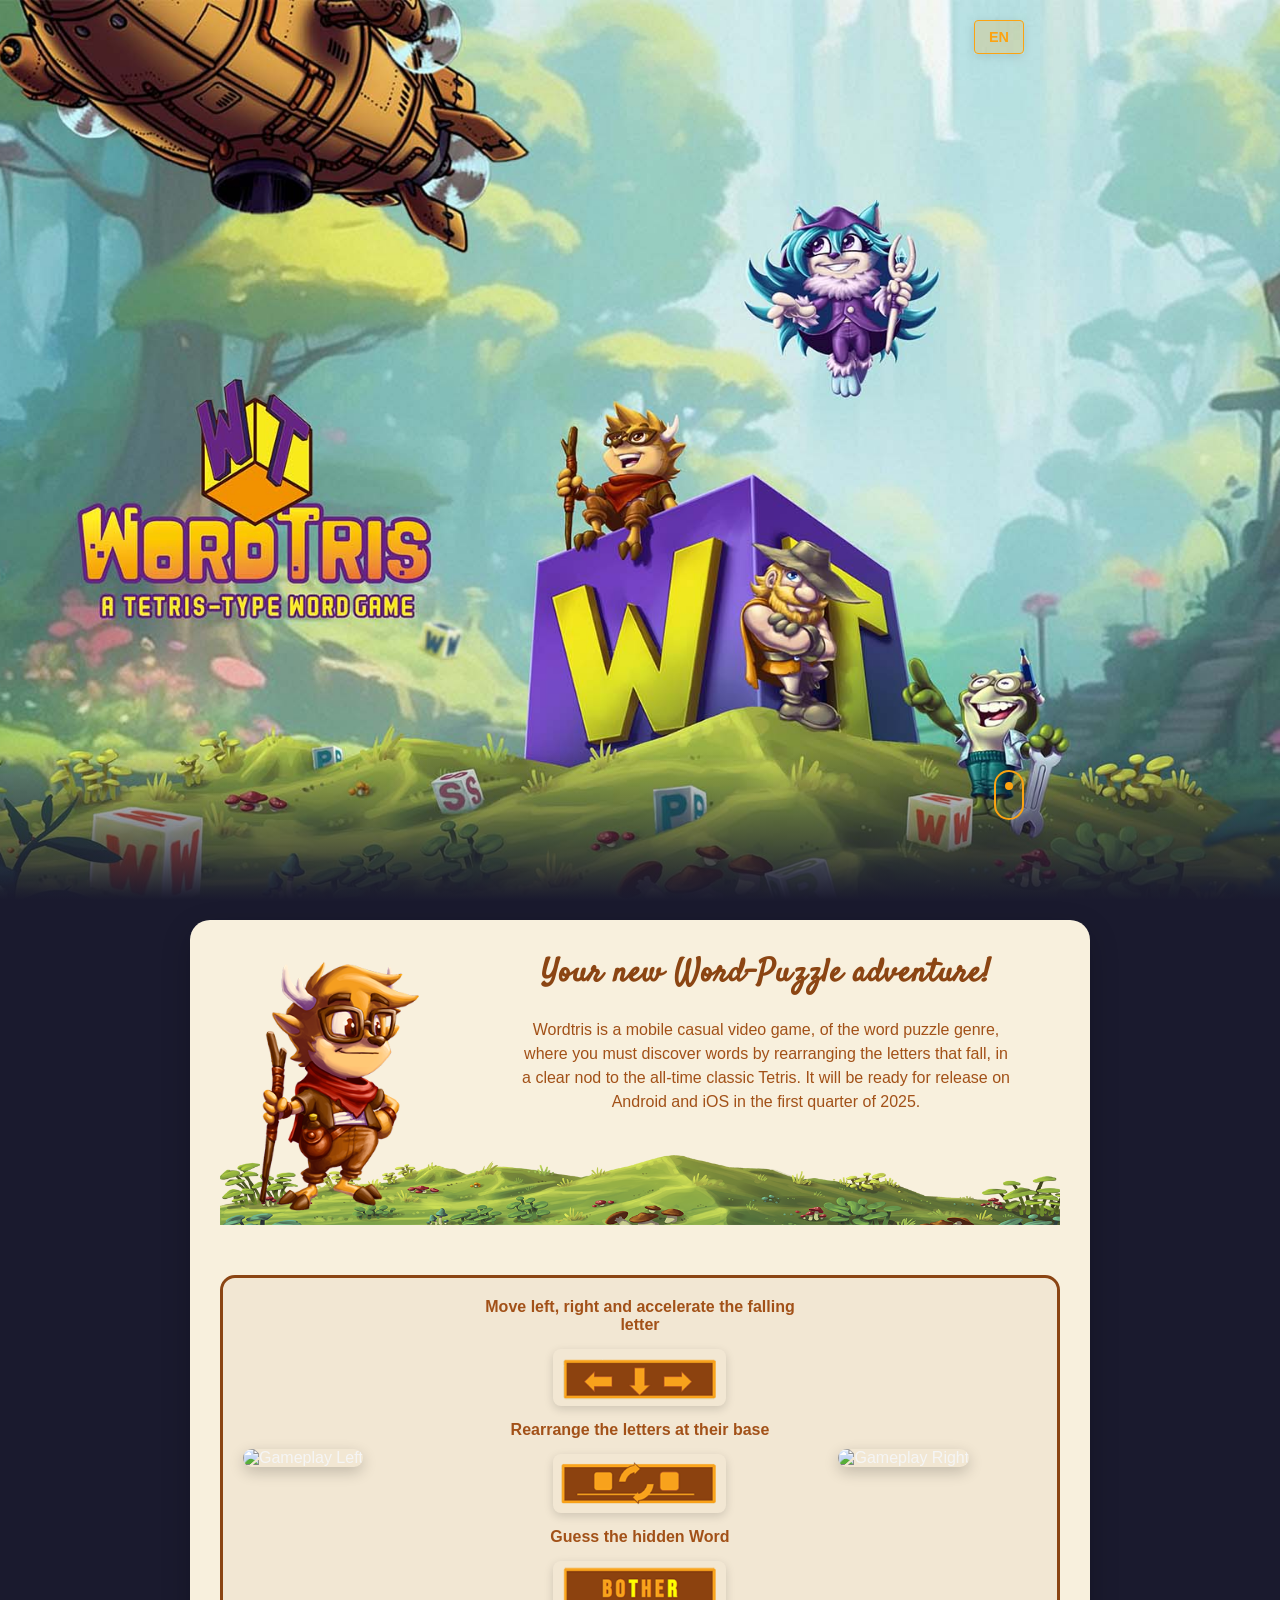
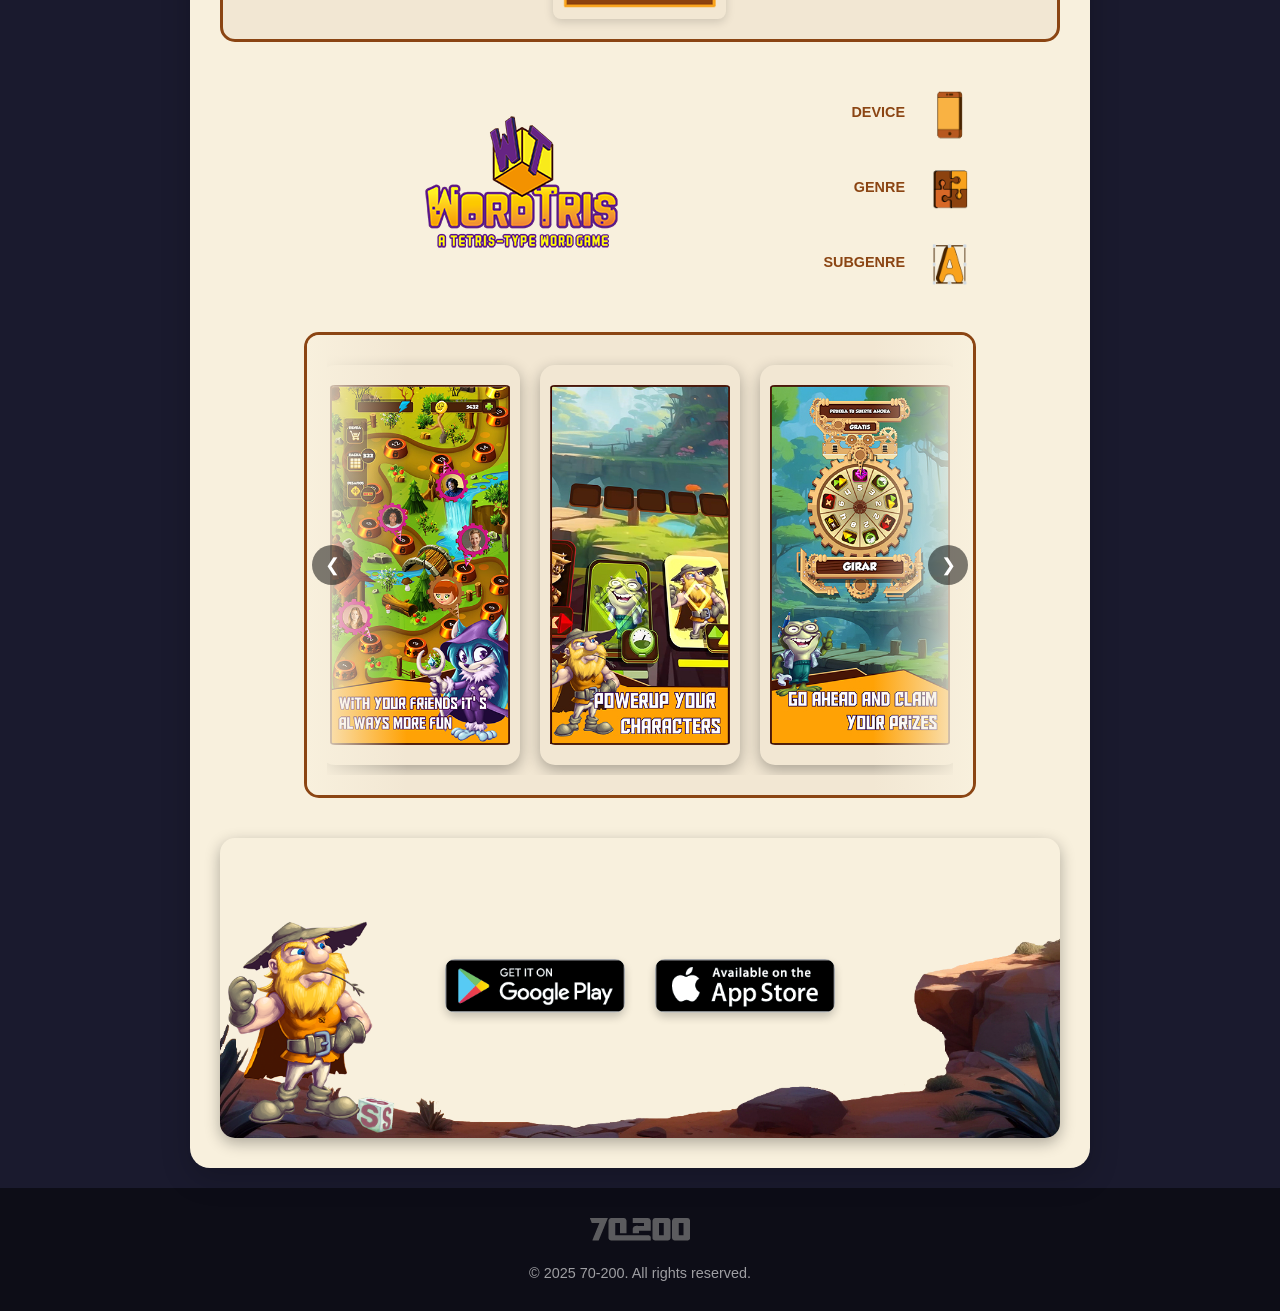
==== wordtris/index.html @ 31af210d "init commit" ====
<!DOCTYPE html>
<html lang="es">
<head>
    <meta charset="UTF-8">
    <meta name="viewport" content="width=device-width, initial-scale=1.0">
    <title>Wordtris - Un juego de palabras por 70-200</title>
    <link rel="canonical" href="https://70200.games/wordtris">
    <link rel="stylesheet" href="Assets/css/styles.css">
    <link rel="stylesheet" href="Assets/css/popup.css">
    <link rel="stylesheet" href="Assets/css/language-selector.css">
    <link rel="icon" href="Assets/images/favicon.ico">
</head>
<body>
    <!-- Hero Banner Section -->
    <header class="hero-banner">
        <div class="banner-overlay"></div>
        <!-- Scroll Indicator -->
        <div class="scroll-indicator" title="Desplázate hacia abajo para ver más" data-i18n-title="scroll_to"></div>
        <!-- Language selector will be added here by JavaScript -->
    </header>

    <!-- Main Content Section -->
    <section class="main-content">
        <div class="container">
            <div class="main-block">
                <!-- Game Info Block -->
                <div class="content-block game-info-block">
                    <div class="game-info-container">
                        <!-- Left column: Character -->
                        <div class="character-container">
                            <img src="Assets/images/character-mascot.png" alt="Wordtris Character">
                        </div>
                        <!-- Right column: Description and Platform Buttons -->
                        <div class="info-right-column">
                            <div class="game-leyend">
                                <p data-i18n="wordtris_tagline">Your new Word-Puzzle adventure!</p>
                            </div>
                            <div class="game-description">
                                <p data-i18n="wordtris_desc">Wordtris is a mobile casual video game, of the word puzzle genre, where you must discover words by rearranging the letters that fall, in a clear nod to the all-time classic Tetris. It will be ready for release on Android and iOS in the first quarter of 2025.</p>
                            </div>
                           
                        </div>
                    </div>
                </div>
                
                <!-- Gameplay Block -->
                <div class="content-block gameplay-block">
                    <div class="gameplay-section">
                        <div class="gameplay-left">
                            <img src="Assets/images/gameplay-left.gif" alt="Gameplay Left">
                        </div>
                        <div class="gameplay-center">
                            <div class="gameplay-mechanics">
                                <p class="mechanic-text" data-i18n="mechanic_1">Move left, right and accelerate the falling letter</p>
                                <img src="Assets/images/mechanic-1.png" alt="Game Mechanic 1" class="mechanic-image">
                                <p class="mechanic-text" data-i18n="mechanic_2">Rearrange the letters at their base</p>
                                <img src="Assets/images/mechanic-2.png" alt="Game Mechanic 2" class="mechanic-image">
                                <p class="mechanic-text" data-i18n="mechanic_3">Guess the hidden Word</p>
                                <img src="Assets/images/mechanic-3.png" alt="Game Mechanic 3" class="mechanic-image">
                            </div>
                        </div>
                        <div class="gameplay-right">
                            <img src="Assets/images/gameplay-right.gif" alt="Gameplay Right">
                        </div>
                    </div>
                </div>
                
                <!-- Wordtris Logo Block -->
                <div class="content-block logo-block">
                    <div class="wordtris-logo">
                        <img src="Assets/images/wordtris-logo.png" alt="Wordtris Logo">
                    </div>
                    <div class="platform-details">
                        <div class="detail-row">
                            <span class="detail-label" data-i18n="game_device">DEVICE</span>
                            <img src="Assets/images/platform-button-1.png" alt="Device">
                        </div>
                        <div class="detail-row">
                            <span class="detail-label" data-i18n="game_genre">GENRE</span>
                            <img src="Assets/images/platform-button-2.png" alt="Genre">
                        </div>
                        <div class="detail-row">
                            <span class="detail-label" data-i18n="game_subgenre">SUBGENRE</span>
                            <img src="Assets/images/platform-button-3.png" alt="Subgenre">
                        </div>
                    </div>
                </div>

                
                <!-- Screenshots Block -->
                <div class="content-block screenshots-block">
                    <div class="screenshots-slider-container">
                        <div class="screenshots-slider">
                            <div class="screenshot-item">
                                <img src="Assets/images/screenshot-1.jpg" alt="Screenshot 1">
                            </div>
                            <div class="screenshot-item">
                                <img src="Assets/images/screenshot-2.jpg" alt="Screenshot 2">
                            </div>
                            <div class="screenshot-item">
                                <img src="Assets/images/screenshot-3.jpg" alt="Screenshot 3">
                            </div>
                            <div class="screenshot-item">
                                <img src="Assets/images/screenshot-4.jpg" alt="Screenshot 4">
                            </div>
                            <div class="screenshot-item">
                                <img src="Assets/images/screenshot-5.jpg" alt="Screenshot 5">
                            </div>
                        </div>
                        <div class="slider-controls">
                            <button class="slider-prev">&#10094;</button>
                            <button class="slider-next">&#10095;</button>
                        </div>
                    </div>
                </div>
                
                <!-- App Stores Block -->
                <div class="content-block stores-block">
                    <div class="stores-container">
                        <div class="store-logo">
                            <a href="#" class="store-link store-popup-trigger">
                                <img src="Assets/images/playstore-logo.png" alt="Google Play Store">
                            </a>
                        </div>
                        <div class="store-logo">
                            <a href="#" class="store-link store-popup-trigger">
                                <img src="Assets/images/appstore-logo.png" alt="Apple App Store">
                            </a>
                        </div>
                    </div>
                </div>
            </div>
        </div>
    </section>
    
    <!-- Popup Overlay -->
    <div class="store-popup-overlay">
        <div class="store-popup">
            <button class="popup-close">&times;</button>
            <div class="popup-content">
                <h2 class="popup-title" data-i18n="popup_title">Coming Soon!</h2>
                <p class="popup-text" data-i18n="popup_text">Wordtris will be available on September 2025. Get ready for an exciting word-puzzle adventure!</p>
            </div>
            <div class="popup-character">
                <img src="Assets/images/personaje-popup.png" alt="Wordtris Character">
            </div>
        </div>
    </div>
    
    <!-- Footer -->
    <footer>
        <div class="container">
            <div class="footer-content">
                <div class="footer-logo">
                    <a href="https://70200.games">
                        <img src="Assets/images/footer-logo.png" alt="70-200 Logo">
                    </a>
                </div>
                <!-- 
                <div class="footer-social">
                    <a href="#">Facebook</a>
                    <a href="#">Twitter</a>
                    <a href="#">Instagram</a>
                </div> -->
                <p class="footer-text" data-i18n="footer_copyright">© 2025 70-200. Todos los derechos reservados.</p>
            </div>
        </div>
    </footer>

    <!-- Scripts -->
    <script src="Assets/js/main.js"></script>
    
    <script>
        // Store popup functionality
        const storeLinks = document.querySelectorAll('.store-link');
        const popupOverlay = document.querySelector('.store-popup-overlay');
        const popupClose = document.querySelector('.popup-close');
    
        storeLinks.forEach(link => {
            link.addEventListener('click', (e) => {
                e.preventDefault();
                popupOverlay.style.display = 'flex';
            });
        });
    
        popupClose.addEventListener('click', () => {
            popupOverlay.style.display = 'none';
        });
    
        popupOverlay.addEventListener('click', (e) => {
            if (e.target === popupOverlay) {
                popupOverlay.style.display = 'none';
            }
        });

        // Translations for all languages
        const translations = {
            en: {
                'wordtris_tagline': 'Your new Word-Puzzle adventure!',
                'wordtris_desc': 'Wordtris is a mobile casual video game, of the word puzzle genre, where you must discover words by rearranging the letters that fall, in a clear nod to the all-time classic Tetris. It will be ready for release on Android and iOS in the first quarter of 2025.',
                'mechanic_1': 'Move left, right and accelerate the falling letter',
                'mechanic_2': 'Rearrange the letters at their base',
                'mechanic_3': 'Guess the hidden Word',
                'game_device': 'DEVICE',
                'game_genre': 'GENRE',
                'game_subgenre': 'SUBGENRE',
                'popup_title': 'Coming Soon!',
                'popup_text': 'Wordtris will be available on September 2025. Get ready for an exciting word-puzzle adventure!',
                'footer_copyright': '© 2025 70-200. All rights reserved.',
                'scroll_to': 'Scroll down to see more'
            },
            es: {
                'wordtris_tagline': '¡Tu nueva aventura de Puzzle de palabras!',
                'wordtris_desc': 'Wordtris es un videojuego móvil casual, del género de puzzles de palabras, donde debes descubrir palabras reorganizando letras que caen, en un claro guiño al clásico de todos los tiempos Tetris. Estará listo para su lanzamiento en Android e iOS en el primer trimestre de 2025.',
                'mechanic_1': 'Mueve a izquierda, derecha y acelera la caída de la letra',
                'mechanic_2': 'Reorganiza las letras en su base',
                'mechanic_3': 'Adivina la palabra oculta',
                'game_device': 'DISPOSITIVO',
                'game_genre': 'GÉNERO',
                'game_subgenre': 'SUBGÉNERO',
                'popup_title': '¡Próximamente!',
                'popup_text': 'Wordtris estará disponible en septiembre de 2025. ¡Prepárate para una emocionante aventura de puzzle de palabras!',
                'footer_copyright': '© 2025 70-200. Todos los derechos reservados.',
                'scroll_to': 'Desplázate hacia abajo para ver más'
            },
            ru: {
                'wordtris_tagline': 'Твоё новое приключение в мире словесных головоломок!',
                'wordtris_desc': 'Wordtris — это казуальная мобильная видеоигра в жанре словесных головоломок, где вы должны составлять слова из падающих букв, в явной отсылке к вечной классике Tetris. Она будет готова к выпуску на Android и iOS в первом квартале 2025 года.',
                'mechanic_1': 'Двигайте влево, вправо и ускоряйте падение буквы',
                'mechanic_2': 'Перестраивайте буквы в их основании',
                'mechanic_3': 'Угадайте скрытое слово',
                'game_device': 'УСТРОЙСТВО',
                'game_genre': 'ЖАНР',
                'game_subgenre': 'ПОДЖАНР',
                'popup_title': 'Скоро!',
                'popup_text': 'Wordtris будет доступен в сентябре 2025 года. Готовьтесь к захватывающему приключению в мире словесных головоломок!',
                'footer_copyright': '© 2025 70-200. Все права защищены.',
                'scroll_to': 'Прокрутите вниз, чтобы увидеть больше'
            },
            pt: {
                'wordtris_tagline': 'Sua nova aventura de quebra-cabeças de palavras!',
                'wordtris_desc': 'Wordtris é um videogame móvel casual, do gênero de quebra-cabeças de palavras, onde você deve descobrir palavras reorganizando letras que caem, em uma clara referência ao clássico de todos os tempos Tetris. Estará pronto para lançamento no Android e iOS no primeiro trimestre de 2025.',
                'mechanic_1': 'Mova para a esquerda, direita e acelere a queda da letra',
                'mechanic_2': 'Reorganize as letras em sua base',
                'mechanic_3': 'Adivinhe a palavra escondida',
                'game_device': 'DISPOSITIVO',
                'game_genre': 'GÊNERO',
                'game_subgenre': 'SUBGÊNERO',
                'popup_title': 'Em breve!',
                'popup_text': 'Wordtris estará disponível em setembro de 2025. Prepare-se para uma emocionante aventura de quebra-cabeças de palavras!',
                'footer_copyright': '© 2025 70-200. Todos os direitos reservados.',
                'scroll_to': 'Role para baixo para ver mais'
            }
        };

        // Simplified language manager - direct implementation
        document.addEventListener('DOMContentLoaded', function() {
            // Language selector HTML structure
            const createLanguageSelector = () => {
                const header = document.querySelector('header');
                if (!header) return;
                
                const selector = document.createElement('div');
                selector.className = 'language-selector';
                
                const selectedLang = document.createElement('div');
                selectedLang.className = 'selected-lang';
                selectedLang.id = 'selected-lang';
                selectedLang.textContent = currentLanguage.toUpperCase();
                selectedLang.onclick = toggleLanguageMenu;
                
                const options = document.createElement('div');
                options.className = 'lang-options';
                options.id = 'lang-options';
                
                selector.appendChild(selectedLang);
                selector.appendChild(options);
                header.appendChild(selector);
                
                updateLanguageOptions();
            };
            
            // Toggle language dropdown menu
            const toggleLanguageMenu = () => {
                const selector = document.querySelector('.language-selector');
                if (selector) {
                    selector.classList.toggle('active');
                }
            };
            
            // Update language dropdown options
            const updateLanguageOptions = () => {
                const options = document.getElementById('lang-options');
                if (!options) return;
                
                options.innerHTML = '';
                
                const languages = Object.keys(translations);
                languages.forEach(lang => {
                    if (lang !== currentLanguage) {
                        const option = document.createElement('div');
                        option.className = 'lang-option';
                        option.textContent = lang.toUpperCase();
                        option.onclick = function() {
                            changeLanguage(lang);
                            toggleLanguageMenu();
                        };
                        options.appendChild(option);
                    }
                });
            };
            
            // Change current language
            const changeLanguage = (lang) => {
                if (translations[lang] && lang !== currentLanguage) {
                    currentLanguage = lang;
                    localStorage.setItem('70200Language', lang);
                    
                    const selectedLangElement = document.getElementById('selected-lang');
                    if (selectedLangElement) {
                        selectedLangElement.textContent = lang.toUpperCase();
                    }
                    
                    applyTranslations();
                    updateLanguageOptions();
                    
                    // Update HTML lang attribute
                    document.documentElement.lang = lang;
                }
            };
            
            // Apply translations to the page
            const applyTranslations = () => {
                const currentTranslations = translations[currentLanguage];
                
                // Translate text content
                document.querySelectorAll('[data-i18n]').forEach(element => {
                    const key = element.getAttribute('data-i18n');
                    if (currentTranslations[key]) {
                        element.textContent = currentTranslations[key];
                    }
                });
                
                // Translate title attributes
                document.querySelectorAll('[data-i18n-title]').forEach(element => {
                    const key = element.getAttribute('data-i18n-title');
                    if (currentTranslations[key]) {
                        element.title = currentTranslations[key];
                    }
                });
            };
            
            // Initialize everything
            // Get stored language or default to English
            let currentLanguage = localStorage.getItem('70200Language') || 'en';
            if (!translations[currentLanguage]) {
                currentLanguage = 'en'; // Fallback to English
            }
            
            // Create language selector
            createLanguageSelector();
            
            // Apply initial translations
            applyTranslations();
            
            // Close dropdown when clicking outside
            document.addEventListener('click', function(e) {
                const selector = document.querySelector('.language-selector');
                if (selector && !selector.contains(e.target)) {
                    selector.classList.remove('active');
                }
            });
        });
    </script>
</body>
</html>
---- wordtris/Assets/css/styles.css ----
@import url('https://fonts.googleapis.com/css2?family=Satisfy&display=swap');

/* General Styles */
* {
    margin: 0;
    padding: 0;
    box-sizing: border-box;
    font-family: 'Segoe UI', Tahoma, Geneva, Verdana, sans-serif;
}

body {
    background-color: #1a1a2e;
    color: #f5f5f5;
    overflow-x: hidden;
    min-height: 100vh;
    display: flex;
    flex-direction: column;
}

.container {
    max-width: 1200px;
    margin: 0 auto;
    padding: 0 20px;
}

section {
    padding: 20px 0;
}

/* Hero Banner Section */
.hero-banner {
    height: 100vh;
    max-height: 1080px;
    width: 100%;
    background-image: url('../images/hero-banner.jpg');
    background-size: cover;
    background-position: center;
    position: relative;
}

.banner-overlay {
    position: absolute;
    bottom: 0;
    left: 0;
    width: 100%;
    height: 150px;
    background: linear-gradient(to top, #1a1a2e, transparent);
}

.scroll-indicator {
    position: absolute;
    bottom: 80px;
    right: 20%;
    width: 30px;
    height: 50px;
    border: 2px solid #fca311;
    border-radius: 15px;
    z-index: 10;
    display: flex;
    justify-content: center;
    cursor: pointer;
    transition: opacity 0.3s ease, transform 0.3s ease;
}

.scroll-indicator:hover {
    transform: scale(1.1);
}

.scroll-indicator::before {
    content: '';
    width: 8px;
    height: 8px;
    background-color: #fca311;
    border-radius: 50%;
    position: absolute;
    top: 10px;
    animation: scrollAnim 2s infinite;
}

@keyframes scrollAnim {
    0% {
        transform: translateY(0);
        opacity: 1;
    }
    70% {
        opacity: 0.5;
    }
    100% {
        transform: translateY(25px);
        opacity: 0;
    }
}

/* Main Content Section */
.main-content {
    flex: 1;
}

.main-block {
    background-color: #f8f0dd; /* Color crema claro */
    border-radius: 20px;
    padding: 30px;
    box-shadow: 0 10px 30px rgba(0, 0, 0, 0.2);
    margin: 0 auto;
    max-width: 900px;
}

.content-block {
    margin-bottom: 40px;
}

.content-block:last-child {
    margin-bottom: 0;
}

/* Character and Game Info */
.game-info-container {
    display: flex;
    margin-bottom: 30px;
    background-image: url('../images/description-bg.png');
    background-size: contain;
    background-position: bottom;
    background-repeat: no-repeat;
}

.character-container {
    flex: 0 0 30%;
    padding-right: 20px;
}

.character-container img {
    width: 100%;
    max-width: 250px;
}

.info-right-column {
    flex: 0 0 70%;
    display: flex;
    flex-direction: column;
    justify-content: center;
    height: 100%;
    align-content: end;
}

.game-leyend {
    margin-bottom: 20px;
}

.game-leyend p {
    color: #8B4513;
    font-size: 2rem;
    line-height: 1.5;
    font-weight: 700;
    text-align: center;
    text-transform: none;
    letter-spacing: 1px;
    font-family: 'Satisfy', cursive;
}

.game-description {
    margin-left: 50px;
    margin-right: 50px;
    margin-bottom: 20px;
}

.game-description p {
    color: #a25118;
    font-size: 1rem;
    line-height: 1.5;
    font-weight: 500;
    text-align: center;
}

/* Platform Buttons */
.platform-buttons {
    display: flex;
    justify-content: center;
    gap: 30px;
}

.button-container {
    display: flex;
    flex-direction: column;
    align-items: center;
    cursor: pointer;
    transition: transform 0.3s ease;
}

.button-container:hover {
    transform: translateY(-5px);
}

.button-container img {
    width: 60px;
    height: 60px;
}

.button-container span.button-label {
    color: #8B4513;
    font-weight: 600;
    font-size: 0.9rem;
    margin-bottom: 10px;
}

/* Gameplay Section */
.gameplay-section {
    display: flex;
    justify-content: space-between;
    align-items: center;
    margin-top: 50px;
    border: 3px solid #8B4513;
    border-radius: 15px;
    padding: 20px;
    background-color: rgba(139, 69, 19, 0.05);
}

.gameplay-left, .gameplay-right {
    flex: 0 0 25%;
}

.gameplay-center {
    flex: 0 0 45%;
    padding: 0 15px;
}

.gameplay-left img, .gameplay-right img {
    width: 100%;
    border-radius: 10px;
    box-shadow: 0 5px 15px rgba(0, 0, 0, 0.2);
}

/* Gameplay Mechanics */
.gameplay-mechanics {
    display: flex;
    flex-direction: column;
    align-items: center;
    gap: 15px;
}

.mechanic-text {
    color: #a25118;
    font-size: 1rem;
    font-weight: 600;
    text-align: center;
}

.mechanic-image {
    width: 100%;
    max-width: 173px; /* Reduced by additional 20% from 216px */
    height: auto;
    border-radius: 8px;
    box-shadow: 0 3px 10px rgba(0, 0, 0, 0.15);
}

/* Wordtris Logo Section */
.wordtris-logo-section {
    text-align: center;
    padding: 40px 0;
}

/* Logo Block */
.logo-block {
    display: flex;
    justify-content: space-between;
    align-items: center;
}

.wordtris-logo {
    display: flex;
    flex-direction: column;
    align-items: center;
    text-align: center;
    margin: 0 auto;
}

.wordtris-logo img {
    max-width: 250px;
    margin-bottom: 10px;
}

/* Platform Details */
.platform-details {
    display: flex;
    flex-direction: column;
    gap: 15px;
    margin-right: 80px;
}

.detail-row {
    display: flex;
    align-items: center;
    justify-content: flex-end;
    gap: 15px;
}

.detail-label {
    color: #8B4513;
    font-weight: 600;
    font-size: 0.9rem;
}

.detail-row img {
    width: 60px;
    height: 60px;
}

/* Screenshots Section */
.screenshots-section {
    padding: 40px 0;
    display: flex;
    justify-content: center;
    align-items: center;
    
}

.screenshots-slider-container {
    position: relative;
    width: 80%;
    overflow: hidden;
    padding: 0 10px;
    border: 3px solid #8B4513;
    border-radius: 15px;
    padding: 20px;
    background-color: rgba(139, 69, 19, 0.05);
    margin: 0 auto;
}

/* Fading side bars */
.screenshots-slider-container::before,
.screenshots-slider-container::after {
    content: '';
    position: absolute;
    top: 0;
    height: 100%;
    width: 15%;
    z-index: 5;
    pointer-events: none;
}

.screenshots-slider-container::before {
    left: 0;
    background: linear-gradient(to right, rgba(248, 240, 221, 1), rgba(248, 240, 221, 0));
}

.screenshots-slider-container::after {
    right: 0;
    background: linear-gradient(to left, rgba(248, 240, 221, 1), rgba(248, 240, 221, 0));
}

.screenshots-slider {
    display: flex;
    overflow-x: auto;
    scroll-behavior: smooth;
    scroll-snap-type: x mandatory;
    gap: 20px;
    padding: 10px 0;
    -ms-overflow-style: none;  /* Hide scrollbar for IE and Edge */
    scrollbar-width: none;  /* Hide scrollbar for Firefox */
    position: relative;
}

.screenshots-slider::-webkit-scrollbar {
    display: none; /* Hide scrollbar for Chrome, Safari and Opera */
}

.screenshot-item {
    flex: 0 0 auto;
    width: 80%;
    max-width: 200px;
    position: relative;
    border-radius: 15px;
    overflow: hidden;
    box-shadow: 0 5px 15px rgba(0, 0, 0, 0.3);
    scroll-snap-align: center;
    height: 400px; /* Restored height to match gameplay section */
    display: flex;
    align-items: center;
    justify-content: center;
}

.screenshot-item img {
    width: 100%;
    max-height: calc(100% - 40px); /* 20px padding top and bottom */
    display: block;
    border-radius: 15px;
    object-fit: contain; /* Show full image with proper aspect ratio */
}

/* Caption styles removed as requested */

.slider-controls {
    display: flex;
    justify-content: space-between;
    position: absolute;
    top: 50%;
    left: 0;
    right: 0;
    transform: translateY(-50%);
    z-index: 10;
    padding: 0 5px;
}

.slider-prev, .slider-next {
    background-color: rgba(0, 0, 0, 0.5);
    color: white;
    border: none;
    border-radius: 50%;
    width: 40px;
    height: 40px;
    font-size: 18px;
    cursor: pointer;
    display: flex;
    align-items: center;
    justify-content: center;
    transition: background-color 0.3s;
}

.slider-prev:hover, .slider-next:hover {
    background-color: rgba(0, 0, 0, 0.8);
}

/* Footer */
footer {
    background-color: rgba(0, 0, 0, 0.5);
    padding: 30px 0;
    margin-top: auto;
}

.footer-content {
    display: flex;
    flex-direction: column;
    align-items: center;
    text-align: center;
}

.footer-logo {
    margin-bottom: 20px;
}

.footer-logo img {
    max-width: 120px;
}

.footer-links, .footer-social {
    display: flex;
    gap: 20px;
    margin-bottom: 15px;
}

.footer-links a, .footer-social a {
    color: #f5f5f5;
    text-decoration: none;
    font-weight: 500;
    transition: color 0.3s;
}

.footer-links a:hover, .footer-social a:hover {
    color: #fca311;
}

.footer-text {
    color: rgba(255, 255, 255, 0.6);
    font-size: 0.9rem;
}

/* Responsive Styles */
@media (max-width: 768px) {
    .game-info-container {
        flex-direction: column;
    }
    
    .character-container {
        margin-bottom: 20px;
        padding-right: 0;
        text-align: center;
    }
    
    .info-right-column {
        width: 100%;
    }
    
    .platform-buttons {
        flex-wrap: wrap;
    }
    
    .gameplay-section {
        flex-direction: column;
    }
    
    .gameplay-left, .gameplay-center, .gameplay-right {
        width: 100%;
        margin-bottom: 20px;
    }
    
    .screenshots-grid {
        flex-direction: column;
    }
    
    .center-screenshot {
        margin-top: 0;
    }
}

@media (max-width: 576px) {
    .hero-banner {
        height: 50vh;
    }
    
    .main-block {
        padding: 15px;
    }
    
    .button-container img {
        width: 50px;
        height: 50px;
    }
    
    .wordtris-logo img {
        max-width: 200px;
    }
}

/* Stores Block */
.stores-block {
    margin-top: 30px;
    background-image: url('../images/stores-bg.png');
    background-size: contain;
    background-position: center bottom;
    background-repeat: no-repeat;
    border-radius: 15px;
    padding: 30px 20px;
    box-shadow: 0 5px 15px rgba(0, 0, 0, 0.3);
    height: 300px;
    display: flex;
    align-items: center;
}

.stores-container {
    display: flex;
    justify-content: center;
    align-items: center;
    gap: 30px;
    width: 100%;
}

.store-logo {
    transition: transform 0.3s ease;
}

.store-logo:hover {
    transform: translateY(-5px);
}

.store-link {
    display: block;
}

.store-logo img {
    max-width: 180px;
    height: auto;
    border-radius: 10px;
    box-shadow: 0 4px 8px rgba(0, 0, 0, 0.2);
}

@media (max-width: 768px) {
    .stores-block {
        height: auto;
        min-height: 375px;
        padding: 30px 15px;
    }
    
    .stores-container {
        flex-direction: column;
        gap: 20px;
    }
    
    .store-logo img {
        max-width: 150px;
    }
}

/* Store Popup Styles */
.store-popup-overlay {
    position: fixed;
    top: 0;
    left: 0;
    width: 100%;
    height: 100%;
    background-color: rgba(0, 0, 0, 0.7);
    display: none;
    justify-content: center;
    align-items: center;
    z-index: 1000;
}

.store-popup {
    background-color: #f8f0dd;
    border: 3px solid #8B4513;
    border-radius: 15px;
    padding: 30px;
    max-width: 800px;
    width: 90%;
    position: relative;
    display: flex;
    gap: 30px;
}

.popup-content {
    flex: 1;
    display: flex;
    flex-direction: column;
    justify-content: center;
}

.popup-title {
    color: #8B4513;
    font-size: 1.8rem;
    font-weight: 700;
    margin-bottom: 20px;
}

.popup-text {
    color: #8B4513;
    font-size: 1.2rem;
    line-height: 1.6;
}

.popup-character {
    flex: 0 0 250px;
    display: flex;
    align-items: center;
}

.popup-character img {
    width: 250px;
    height: 250px;
    object-fit: contain;
}

.popup-close {
    position: absolute;
    top: 15px;
    right: 15px;
    width: 30px;
    height: 30px;
    background-color: #8B4513;
    border: none;
    border-radius: 50%;
    color: #f8f0dd;
    font-size: 1.2rem;
    cursor: pointer;
    display: flex;
    align-items: center;
    justify-content: center;
    transition: background-color 0.3s;
}

.popup-close:hover {
    background-color: #6b3410;
}

@media (max-width: 768px) {
    .store-popup {
        flex-direction: column;
        align-items: center;
        text-align: center;
        padding: 20px;
    }

    .popup-character {
        order: -1;
    }

    .popup-character img {
        width: 200px;
        height: 200px;
    }

    .popup-title {
        font-size: 1.5rem;
    }

    .popup-text {
        font-size: 1.1rem;
    }
    
    .language-selector {
        top: 20px;
        right: 20px;
    }
}
/* Language Selector */
.language-selector {
    position: absolute;
    top: 20px;
    right: 20%;
    width: 50px;
    z-index: 100;
    font-size: 0.9rem;
    font-weight: 600;
    box-shadow: 0 2px 10px rgba(0, 0, 0, 0.1);
}

.selected-lang {
    background-color: rgba(252, 163, 17, 0.2);
    border: 1px solid #fca311;
    border-radius: 4px;
    padding: 8px 10px;
    cursor: pointer;
    text-align: center;
    transition: all 0.3s ease;
    color: #fca311;
}

.selected-lang:hover {
    background-color: rgba(252, 163, 17, 0.3);
    transform: translateY(-2px);
}

.lang-options {
    display: none;
    background-color: #1a1a2e;
    border: 1px solid rgba(252, 163, 17, 0.3);
    border-top: none;
    border-radius: 0 0 4px 4px;
    margin-top: -1px;
    animation: fadeIn 0.3s ease;
}

@keyframes fadeIn {
    from { opacity: 0; transform: translateY(-5px); }
    to { opacity: 1; transform: translateY(0); }
}

.language-selector.active .lang-options {
    display: block;
}

.lang-option {
    padding: 8px 10px;
    cursor: pointer;
    text-align: center;
    transition: all 0.2s ease;
    color: #f5f5f5;
}

.lang-option:hover {
    background-color: rgba(252, 163, 17, 0.2);
    color: #fca311;
}

@media (max-width: 768px) {
    .store-popup {
        flex-direction: column;
        align-items: center;
        text-align: center;
        padding: 20px;
    }

    .popup-character {
        order: -1;
    }

    .popup-character img {
        width: 200px;
        height: 200px;
    }

    .popup-title {
        font-size: 1.5rem;
    }

    .popup-text {
        font-size: 1.1rem;
    }
}
---- wordtris/Assets/css/popup.css ----
/* Popup Styles */
.popup-overlay {
    position: fixed;
    top: 0;
    left: 0;
    width: 100%;
    height: 100%;
    background-color: rgba(0, 0, 0, 0.5);
    display: none;
    justify-content: center;
    align-items: center;
    z-index: 1000;
}

.popup-container {
    background-color: #f8f0dd; /* Cream color matching main-block */
    border: 3px solid #8B4513; /* Brown border */
    border-radius: 15px;
    padding: 30px;
    max-width: 400px;
    width: 90%;
    text-align: center;
    box-shadow: 0 5px 15px rgba(0, 0, 0, 0.3);
    position: relative;
}

.popup-message {
    color: #8B4513; /* Brown text */
    font-size: 1.2rem;
    font-weight: 600;
    margin-bottom: 20px;
}

.popup-close {
    position: absolute;
    top: 10px;
    right: 15px;
    font-size: 1.5rem;
    color: #8B4513;
    cursor: pointer;
    transition: transform 0.3s ease;
}

.popup-close:hover {
    transform: scale(1.2);
}

/* Animation for popup */
@keyframes fadeIn {
    from { opacity: 0; }
    to { opacity: 1; }
}

.popup-overlay.active {
    display: flex;
    animation: fadeIn 0.3s ease forwards;
}

/* Responsive adjustments */
@media (max-width: 576px) {
    .popup-container {
        padding: 20px;
        max-width: 300px;
    }
    
    .popup-message {
        font-size: 1rem;
    }
}
---- wordtris/Assets/css/language-selector.css ----
/* Language Selector Styles */
.language-selector {
    position: absolute;
    top: 20px;
    right: 20%;
    z-index: 1000;
    font-family: Arial, sans-serif;
    cursor: pointer;
    user-select: none;
    width: 50px;
    font-size: 0.9rem;
    font-weight: 600;
    box-shadow: 0 2px 10px rgba(0, 0, 0, 0.1);
}

.selected-lang {
    background-color: rgba(252, 163, 17, 0.2);
    border: 1px solid #fca311;
    border-radius: 4px;
    padding: 8px 10px;
    cursor: pointer;
    text-align: center;
    transition: all 0.3s ease;
    color: #fca311;
}

.selected-lang:hover {
    background-color: rgba(252, 163, 17, 0.3);
    transform: translateY(-2px);
}

.lang-options {
    display: none;
    position: absolute;
    top: 100%;
    left: 0;
    margin-top: -1px;
    background-color: #1a1a2e;
    border: 1px solid rgba(252, 163, 17, 0.3);
    border-top: none;
    border-radius: 0 0 4px 4px;
    animation: fadeIn 0.3s ease;
    width: 100%;
}

@keyframes fadeIn {
    from { opacity: 0; transform: translateY(-5px); }
    to { opacity: 1; transform: translateY(0); }
}

.language-selector.active .lang-options {
    display: block;
}

.lang-option {
    padding: 8px 10px;
    cursor: pointer;
    text-align: center;
    transition: all 0.2s ease;
    color: #f5f5f5;
}

.lang-option:hover {
    background-color: rgba(252, 163, 17, 0.2);
    color: #fca311;
}

/* Responsive adjustments */
@media (max-width: 768px) {
    .language-selector {
        top: 20px;
        right: 20px;
        transform: none;
    }
    
    .scroll-indicator {
        right: 50%;
        transform: translateX(50%);
    }
}
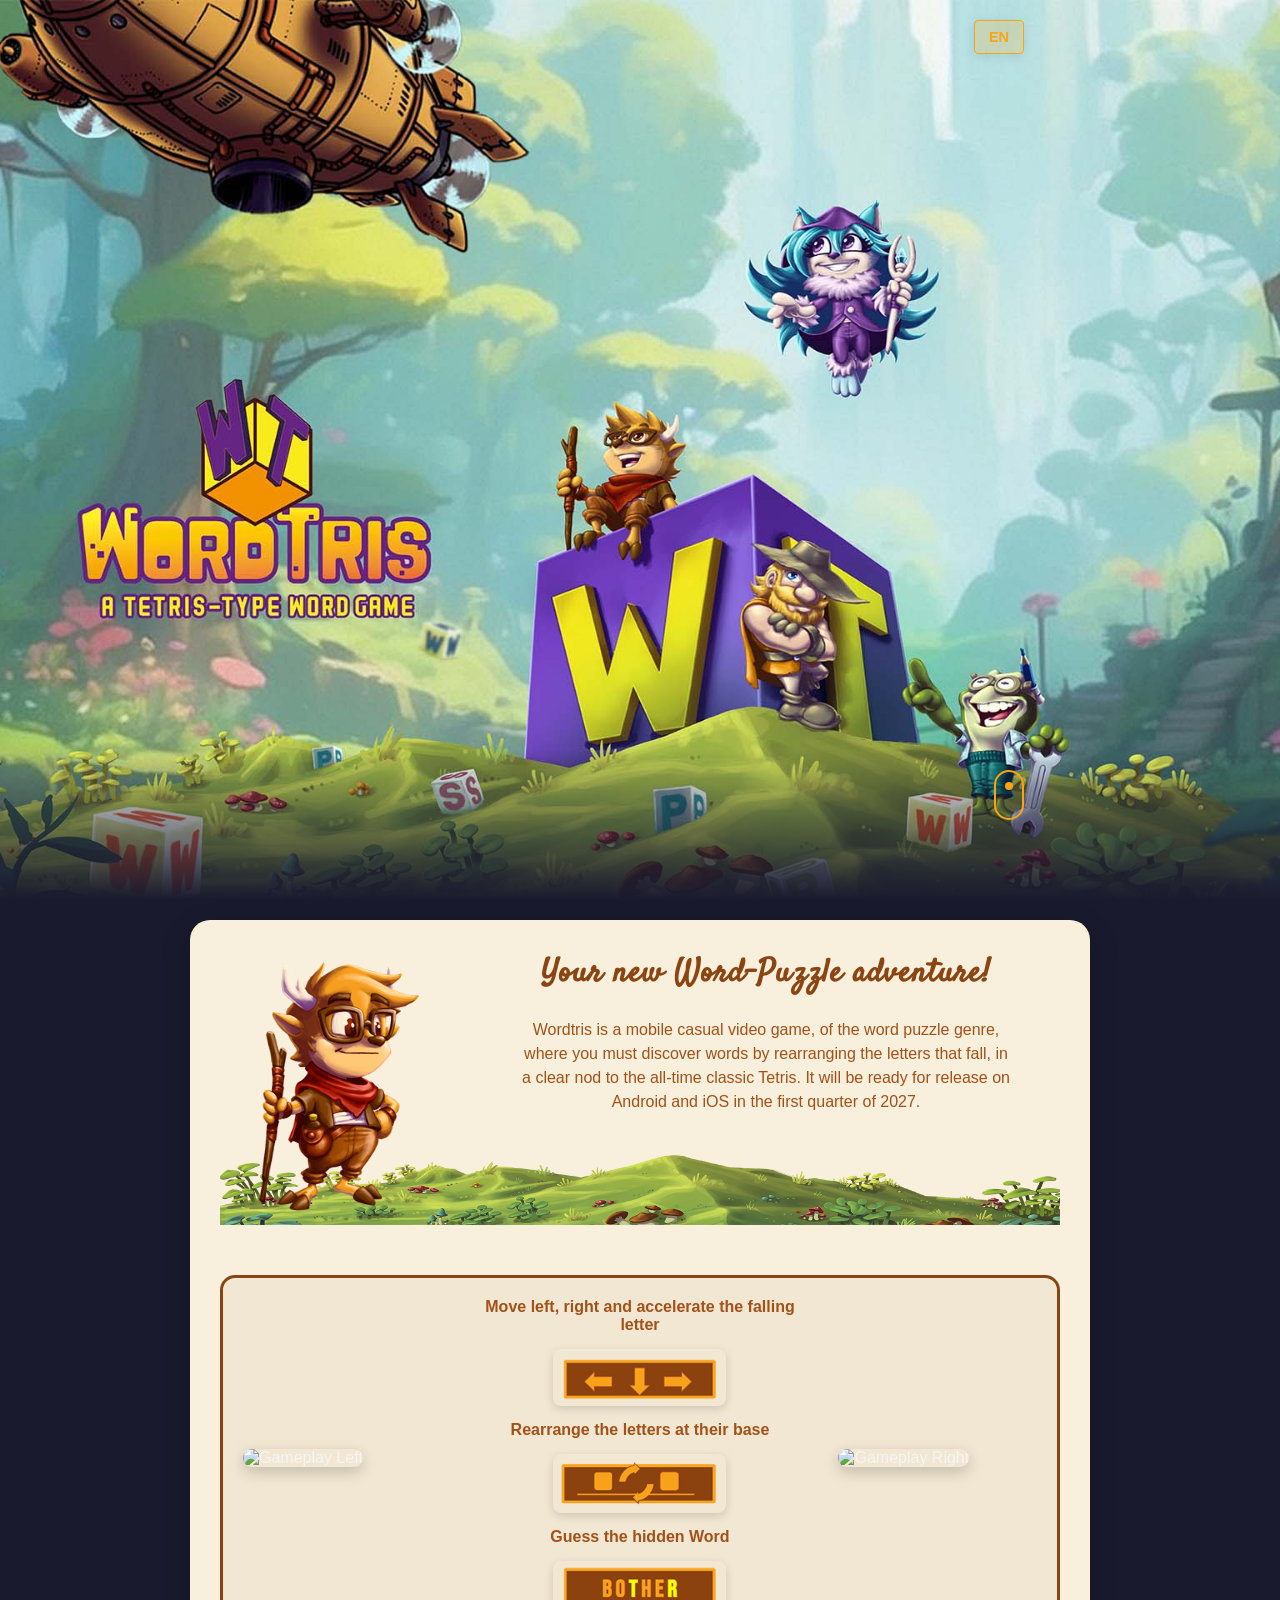
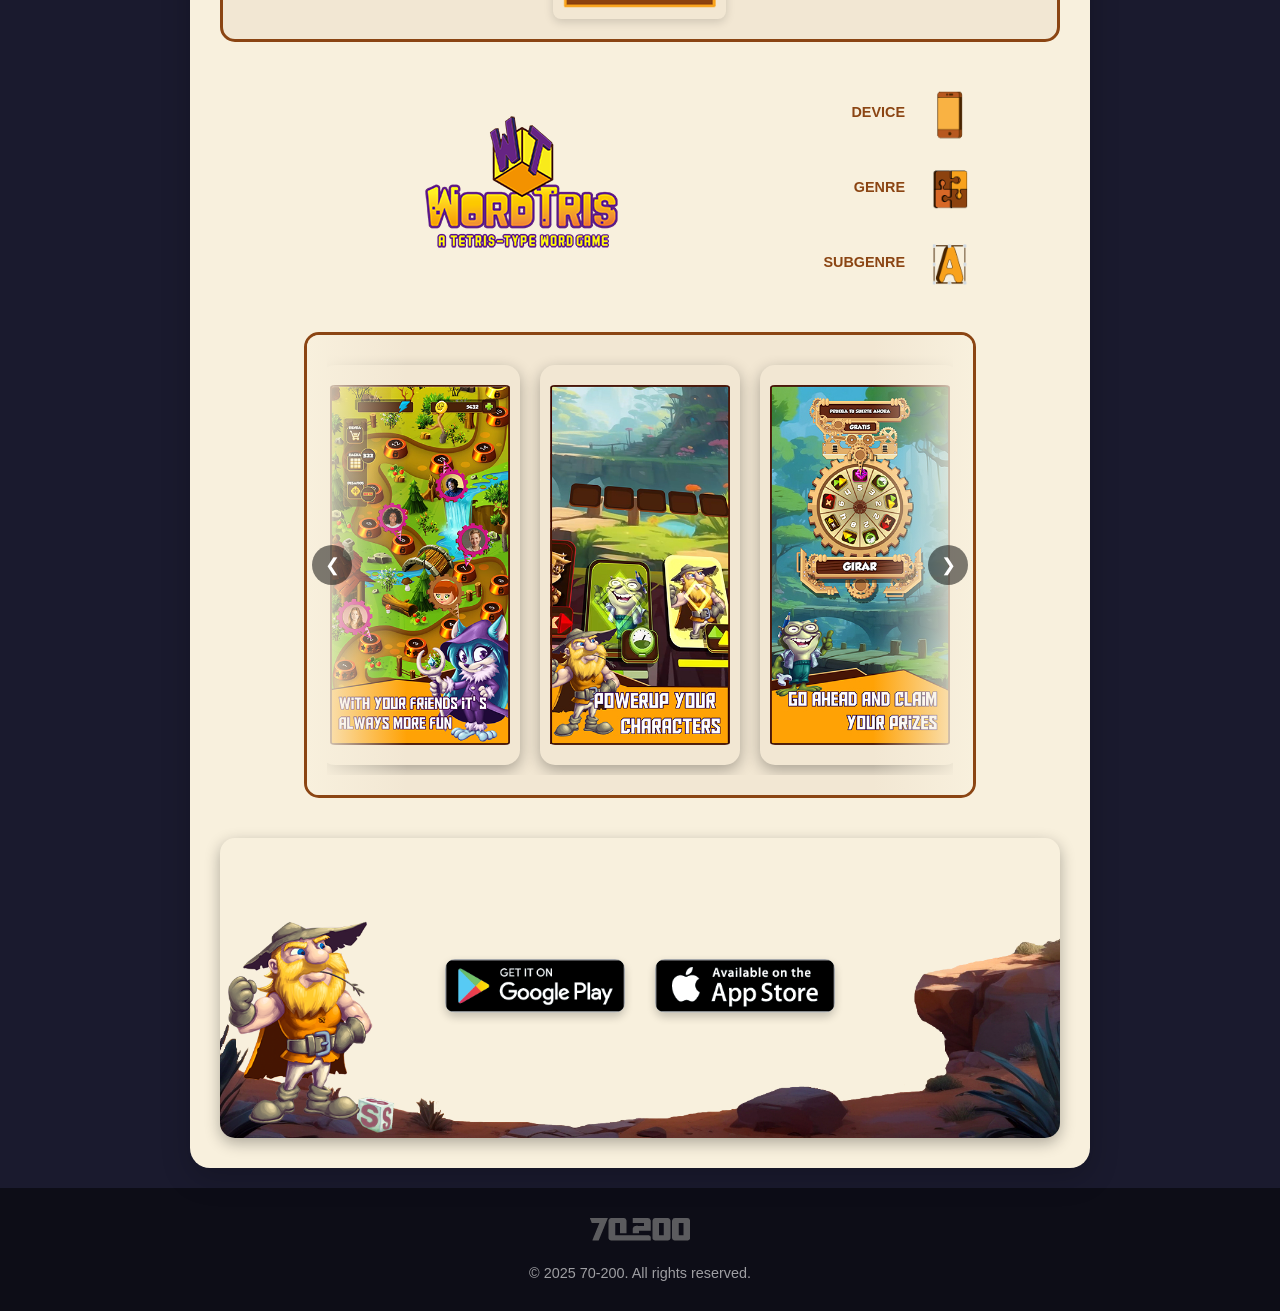
==== commit 1c020386: "ajuste lanzamiento" ====
--- a/wordtris/index.html
+++ b/wordtris/index.html
@@ -36,7 +36,7 @@
                                 <p data-i18n="wordtris_tagline">Your new Word-Puzzle adventure!</p>
                             </div>
                             <div class="game-description">
-                                <p data-i18n="wordtris_desc">Wordtris is a mobile casual video game, of the word puzzle genre, where you must discover words by rearranging the letters that fall, in a clear nod to the all-time classic Tetris. It will be ready for release on Android and iOS in the first quarter of 2025.</p>
+                                <p data-i18n="wordtris_desc">Wordtris is a mobile casual video game, of the word puzzle genre, where you must discover words by rearranging the letters that fall, in a clear nod to the all-time classic Tetris. It will be ready for release on Android and iOS in the first quarter of 2027.</p>
                             </div>
                            
                         </div>
@@ -139,7 +139,7 @@
             <button class="popup-close">&times;</button>
             <div class="popup-content">
                 <h2 class="popup-title" data-i18n="popup_title">Coming Soon!</h2>
-                <p class="popup-text" data-i18n="popup_text">Wordtris will be available on September 2025. Get ready for an exciting word-puzzle adventure!</p>
+                <p class="popup-text" data-i18n="popup_text">Wordtris will be available in the first quarter of 2027.</p>
             </div>
             <div class="popup-character">
                 <img src="Assets/images/personaje-popup.png" alt="Wordtris Character">
@@ -197,7 +197,7 @@
         const translations = {
             en: {
                 'wordtris_tagline': 'Your new Word-Puzzle adventure!',
-                'wordtris_desc': 'Wordtris is a mobile casual video game, of the word puzzle genre, where you must discover words by rearranging the letters that fall, in a clear nod to the all-time classic Tetris. It will be ready for release on Android and iOS in the first quarter of 2025.',
+                'wordtris_desc': 'Wordtris is a mobile casual video game, of the word puzzle genre, where you must discover words by rearranging the letters that fall, in a clear nod to the all-time classic Tetris. It will be ready for release on Android and iOS in the first quarter of 2027.',
                 'mechanic_1': 'Move left, right and accelerate the falling letter',
                 'mechanic_2': 'Rearrange the letters at their base',
                 'mechanic_3': 'Guess the hidden Word',
@@ -205,13 +205,13 @@
                 'game_genre': 'GENRE',
                 'game_subgenre': 'SUBGENRE',
                 'popup_title': 'Coming Soon!',
-                'popup_text': 'Wordtris will be available on September 2025. Get ready for an exciting word-puzzle adventure!',
+                'popup_text': 'Wordtris will be available in the first quarter of 2027.',
                 'footer_copyright': '© 2025 70-200. All rights reserved.',
                 'scroll_to': 'Scroll down to see more'
             },
             es: {
                 'wordtris_tagline': '¡Tu nueva aventura de Puzzle de palabras!',
-                'wordtris_desc': 'Wordtris es un videojuego móvil casual, del género de puzzles de palabras, donde debes descubrir palabras reorganizando letras que caen, en un claro guiño al clásico de todos los tiempos Tetris. Estará listo para su lanzamiento en Android e iOS en el primer trimestre de 2025.',
+                'wordtris_desc': 'Wordtris es un videojuego móvil casual, del género de puzzles de palabras, donde debes descubrir palabras reorganizando letras que caen, en un claro guiño al clásico de todos los tiempos Tetris. Estará listo para su lanzamiento en Android e iOS en el primer trimestre de 2027.',
                 'mechanic_1': 'Mueve a izquierda, derecha y acelera la caída de la letra',
                 'mechanic_2': 'Reorganiza las letras en su base',
                 'mechanic_3': 'Adivina la palabra oculta',
@@ -219,13 +219,13 @@
                 'game_genre': 'GÉNERO',
                 'game_subgenre': 'SUBGÉNERO',
                 'popup_title': '¡Próximamente!',
-                'popup_text': 'Wordtris estará disponible en septiembre de 2025. ¡Prepárate para una emocionante aventura de puzzle de palabras!',
+                'popup_text': 'Wordtris estará disponible en el primer trimestre de 2027.',
                 'footer_copyright': '© 2025 70-200. Todos los derechos reservados.',
                 'scroll_to': 'Desplázate hacia abajo para ver más'
             },
             ru: {
                 'wordtris_tagline': 'Твоё новое приключение в мире словесных головоломок!',
-                'wordtris_desc': 'Wordtris — это казуальная мобильная видеоигра в жанре словесных головоломок, где вы должны составлять слова из падающих букв, в явной отсылке к вечной классике Tetris. Она будет готова к выпуску на Android и iOS в первом квартале 2025 года.',
+                'wordtris_desc': 'Wordtris — это казуальная мобильная видеоигра в жанре словесных головоломок, где вы должны составлять слова из падающих букв, в явной отсылке к вечной классике Tetris. Она будет готова к выпуску на Android и iOS в первом квартале 2027 года.',
                 'mechanic_1': 'Двигайте влево, вправо и ускоряйте падение буквы',
                 'mechanic_2': 'Перестраивайте буквы в их основании',
                 'mechanic_3': 'Угадайте скрытое слово',
@@ -233,13 +233,13 @@
                 'game_genre': 'ЖАНР',
                 'game_subgenre': 'ПОДЖАНР',
                 'popup_title': 'Скоро!',
-                'popup_text': 'Wordtris будет доступен в сентябре 2025 года. Готовьтесь к захватывающему приключению в мире словесных головоломок!',
+                'popup_text': 'Wordtris будет доступен в первом квартале 2027 года.',
                 'footer_copyright': '© 2025 70-200. Все права защищены.',
                 'scroll_to': 'Прокрутите вниз, чтобы увидеть больше'
             },
             pt: {
                 'wordtris_tagline': 'Sua nova aventura de quebra-cabeças de palavras!',
-                'wordtris_desc': 'Wordtris é um videogame móvel casual, do gênero de quebra-cabeças de palavras, onde você deve descobrir palavras reorganizando letras que caem, em uma clara referência ao clássico de todos os tempos Tetris. Estará pronto para lançamento no Android e iOS no primeiro trimestre de 2025.',
+                'wordtris_desc': 'Wordtris é um videogame móvel casual, do gênero de quebra-cabeças de palavras, onde você deve descobrir palavras reorganizando letras que caem, em uma clara referência ao clássico de todos os tempos Tetris. Estará pronto para lançamento no Android e iOS no primeiro trimestre de 2027.',
                 'mechanic_1': 'Mova para a esquerda, direita e acelere a queda da letra',
                 'mechanic_2': 'Reorganize as letras em sua base',
                 'mechanic_3': 'Adivinhe a palavra escondida',
@@ -247,7 +247,7 @@
                 'game_genre': 'GÊNERO',
                 'game_subgenre': 'SUBGÊNERO',
                 'popup_title': 'Em breve!',
-                'popup_text': 'Wordtris estará disponível em setembro de 2025. Prepare-se para uma emocionante aventura de quebra-cabeças de palavras!',
+                'popup_text': 'Wordtris estará disponível no primeiro trimestre de 2027.',
                 'footer_copyright': '© 2025 70-200. Todos os direitos reservados.',
                 'scroll_to': 'Role para baixo para ver mais'
             }
